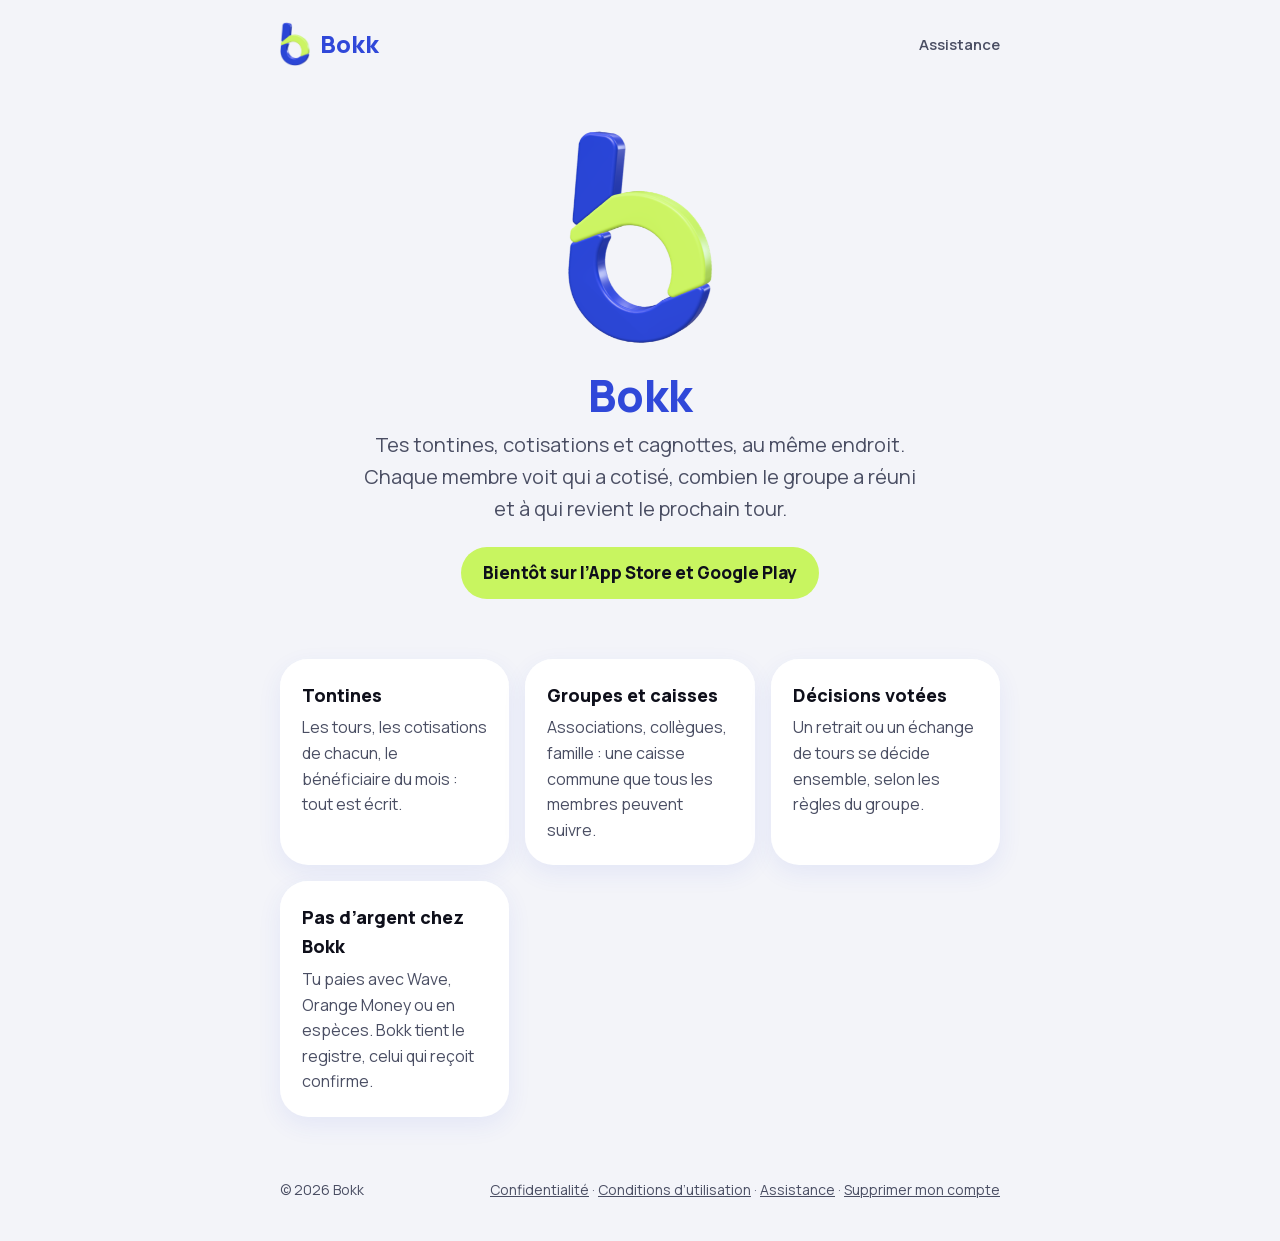
==== index.html @ 49feb105 "Site de Bokk : accueil, confidentialité, conditions, assistance, suppression de compte" ====
<!doctype html>
<html lang="fr">
<head>
<meta charset="utf-8">
<meta name="viewport" content="width=device-width, initial-scale=1">
<title>Bokk : tontines, cotisations et cagnottes</title>
<meta name="description" content="Bokk tient le registre de vos tontines, cotisations et cagnottes de groupe, au Sénégal.">
<link rel="icon" type="image/png" href="assets/favicon.png">
<link rel="stylesheet" href="assets/style.css">
</head>
<body>
<header class="haut"><div class="page">
  <a class="marque" href="./"><img src="assets/bokk-b.png" alt="">Bokk</a>
  <nav class="liens"><a href="assistance/">Assistance</a></nav>
</div></header>
<main class="page">
<section class="hero">
  <img src="assets/bokk-b.png" alt="Logo de Bokk">
  <h1>Bokk</h1>
  <p>Tes tontines, cotisations et cagnottes, au même endroit. Chaque membre voit qui a cotisé, combien le groupe a réuni et à qui revient le prochain tour.</p>
  <span class="pastille">Bientôt sur l’App Store et Google Play</span>
</section>
<section class="cartes">
  <div class="carte"><h3>Tontines</h3><p>Les tours, les cotisations de chacun, le bénéficiaire du mois : tout est écrit.</p></div>
  <div class="carte"><h3>Groupes et caisses</h3><p>Associations, collègues, famille : une caisse commune que tous les membres peuvent suivre.</p></div>
  <div class="carte"><h3>Décisions votées</h3><p>Un retrait ou un échange de tours se décide ensemble, selon les règles du groupe.</p></div>
  <div class="carte"><h3>Pas d’argent chez Bokk</h3><p>Tu paies avec Wave, Orange Money ou en espèces. Bokk tient le registre, celui qui reçoit confirme.</p></div>
</section>

</main>
<footer class="bas"><div class="page">
  <span>© 2026 Bokk</span>
  <span><a href="confidentialite/">Confidentialité</a> · <a href="conditions/">Conditions d’utilisation</a> · <a href="assistance/">Assistance</a> · <a href="supprimer-mon-compte/">Supprimer mon compte</a></span>
</div></footer>
</body>
</html>
---- assets/style.css ----
/* Bokk : les couleurs et la police de l'appli (design lisse). */
@font-face { font-family: "Manrope"; src: url("Manrope-Regular.ttf") format("truetype"); font-weight: 400; font-display: swap; }
@font-face { font-family: "Manrope"; src: url("Manrope-SemiBold.ttf") format("truetype"); font-weight: 600; font-display: swap; }
@font-face { font-family: "Manrope"; src: url("Manrope-ExtraBold.ttf") format("truetype"); font-weight: 800; font-display: swap; }

:root {
  --bleu: #3048D9;
  --citron: #C8F560;
  --nuit: #0E0F1A;
  --fond: #F3F4F9;
  --carte: #FFFFFF;
  --texte: #0E0F1A;
  --texte2: #4A4E63;
  --bord: rgba(14, 15, 26, 0.08);
}

* { box-sizing: border-box; }
html { -webkit-text-size-adjust: 100%; }
body {
  margin: 0;
  background: var(--fond);
  color: var(--texte);
  font-family: "Manrope", -apple-system, "Segoe UI", Roboto, sans-serif;
  font-size: 17px;
  line-height: 1.6;
}
a { color: var(--bleu); }
.page { max-width: 760px; margin: 0 auto; padding: 0 20px; }

header.haut { padding: 22px 0; }
header.haut .page { display: flex; align-items: center; justify-content: space-between; gap: 16px; }
.marque { display: flex; align-items: center; gap: 10px; text-decoration: none; color: var(--bleu); font-weight: 800; font-size: 24px; }
.marque img { width: 30px; height: auto; }
nav.liens a { color: var(--texte2); text-decoration: none; font-weight: 600; font-size: 15px; margin-left: 18px; }
nav.liens a:hover { color: var(--bleu); }

.hero { text-align: center; padding: 40px 0 24px; }
.hero img { width: 150px; height: auto; }
.hero h1 { font-size: 44px; line-height: 1.1; margin: 18px 0 10px; color: var(--bleu); font-weight: 800; }
.hero p { font-size: 20px; color: var(--texte2); margin: 0 auto; max-width: 560px; }
.pastille { display: inline-block; margin-top: 22px; background: var(--citron); color: var(--nuit); font-weight: 800; padding: 12px 22px; border-radius: 999px; }

.cartes { display: grid; grid-template-columns: repeat(auto-fit, minmax(210px, 1fr)); gap: 16px; margin: 36px 0; }
.carte { background: var(--carte); border-radius: 28px; padding: 22px; box-shadow: 0 1px 0 rgba(255,255,255,.8) inset, 0 8px 24px rgba(48, 72, 217, 0.08); }
.carte h3 { margin: 0 0 6px; font-size: 18px; font-weight: 800; }
.carte p { margin: 0; color: var(--texte2); font-size: 16px; }

.texte { background: var(--carte); border-radius: 28px; padding: 28px 26px; margin: 8px 0 32px; box-shadow: 0 8px 24px rgba(48, 72, 217, 0.06); }
.texte h1 { font-size: 32px; line-height: 1.2; margin: 0 0 6px; font-weight: 800; }
.texte h2 { font-size: 21px; margin: 30px 0 8px; font-weight: 800; }
.texte .date { color: var(--texte2); font-size: 15px; margin: 0 0 18px; }
.texte ul { padding-left: 22px; }
.texte li { margin: 4px 0; }
.encart { background: #E8ECFF; color: #22349E; border-radius: 22px; padding: 16px 18px; margin: 18px 0; }
.encart.provisoire { background: #FFF4D6; color: #6B4A00; }

footer.bas { padding: 26px 0 40px; color: var(--texte2); font-size: 14px; }
footer.bas .page { display: flex; flex-wrap: wrap; gap: 8px 18px; justify-content: space-between; }
footer.bas a { color: var(--texte2); }

@media (max-width: 560px) {
  body { font-size: 16px; }
  .hero h1 { font-size: 34px; }
  nav.liens a { margin-left: 12px; font-size: 14px; }
  .texte { padding: 22px 18px; }
  .texte h1 { font-size: 26px; }
}
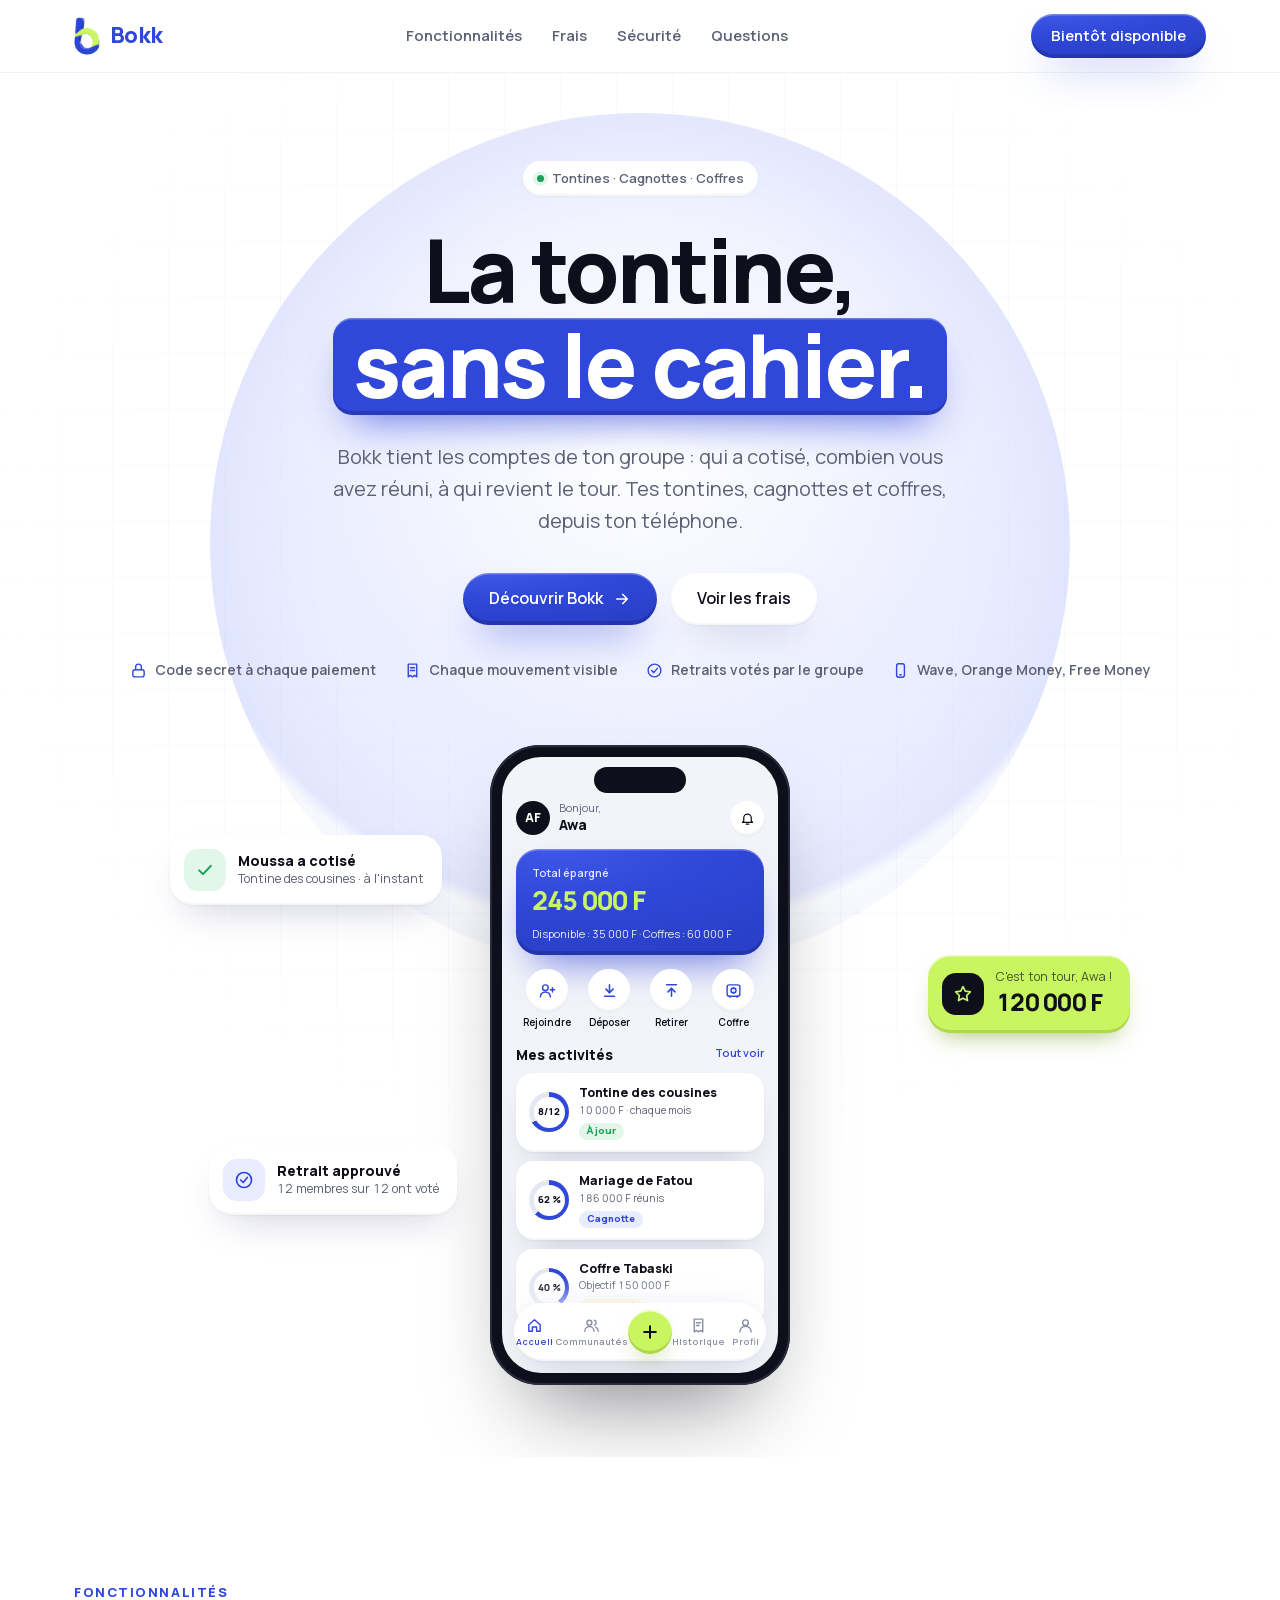
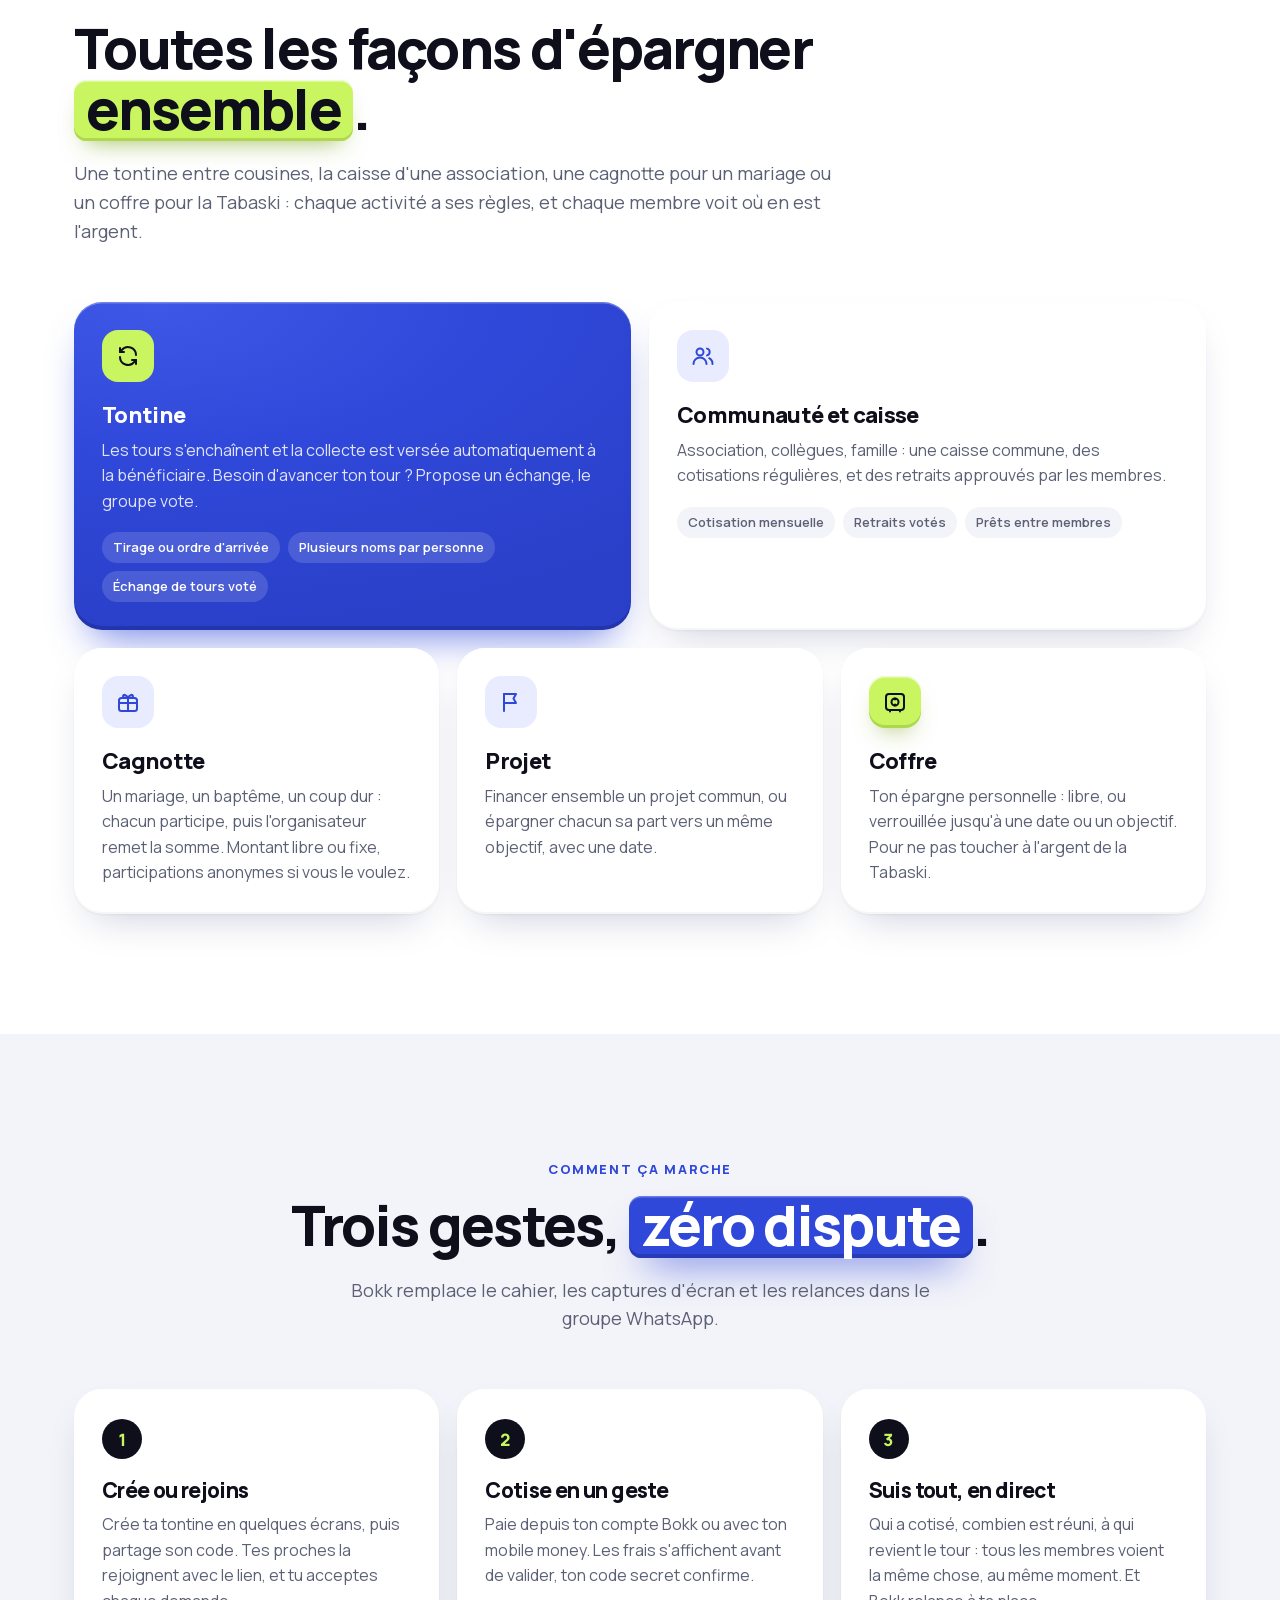
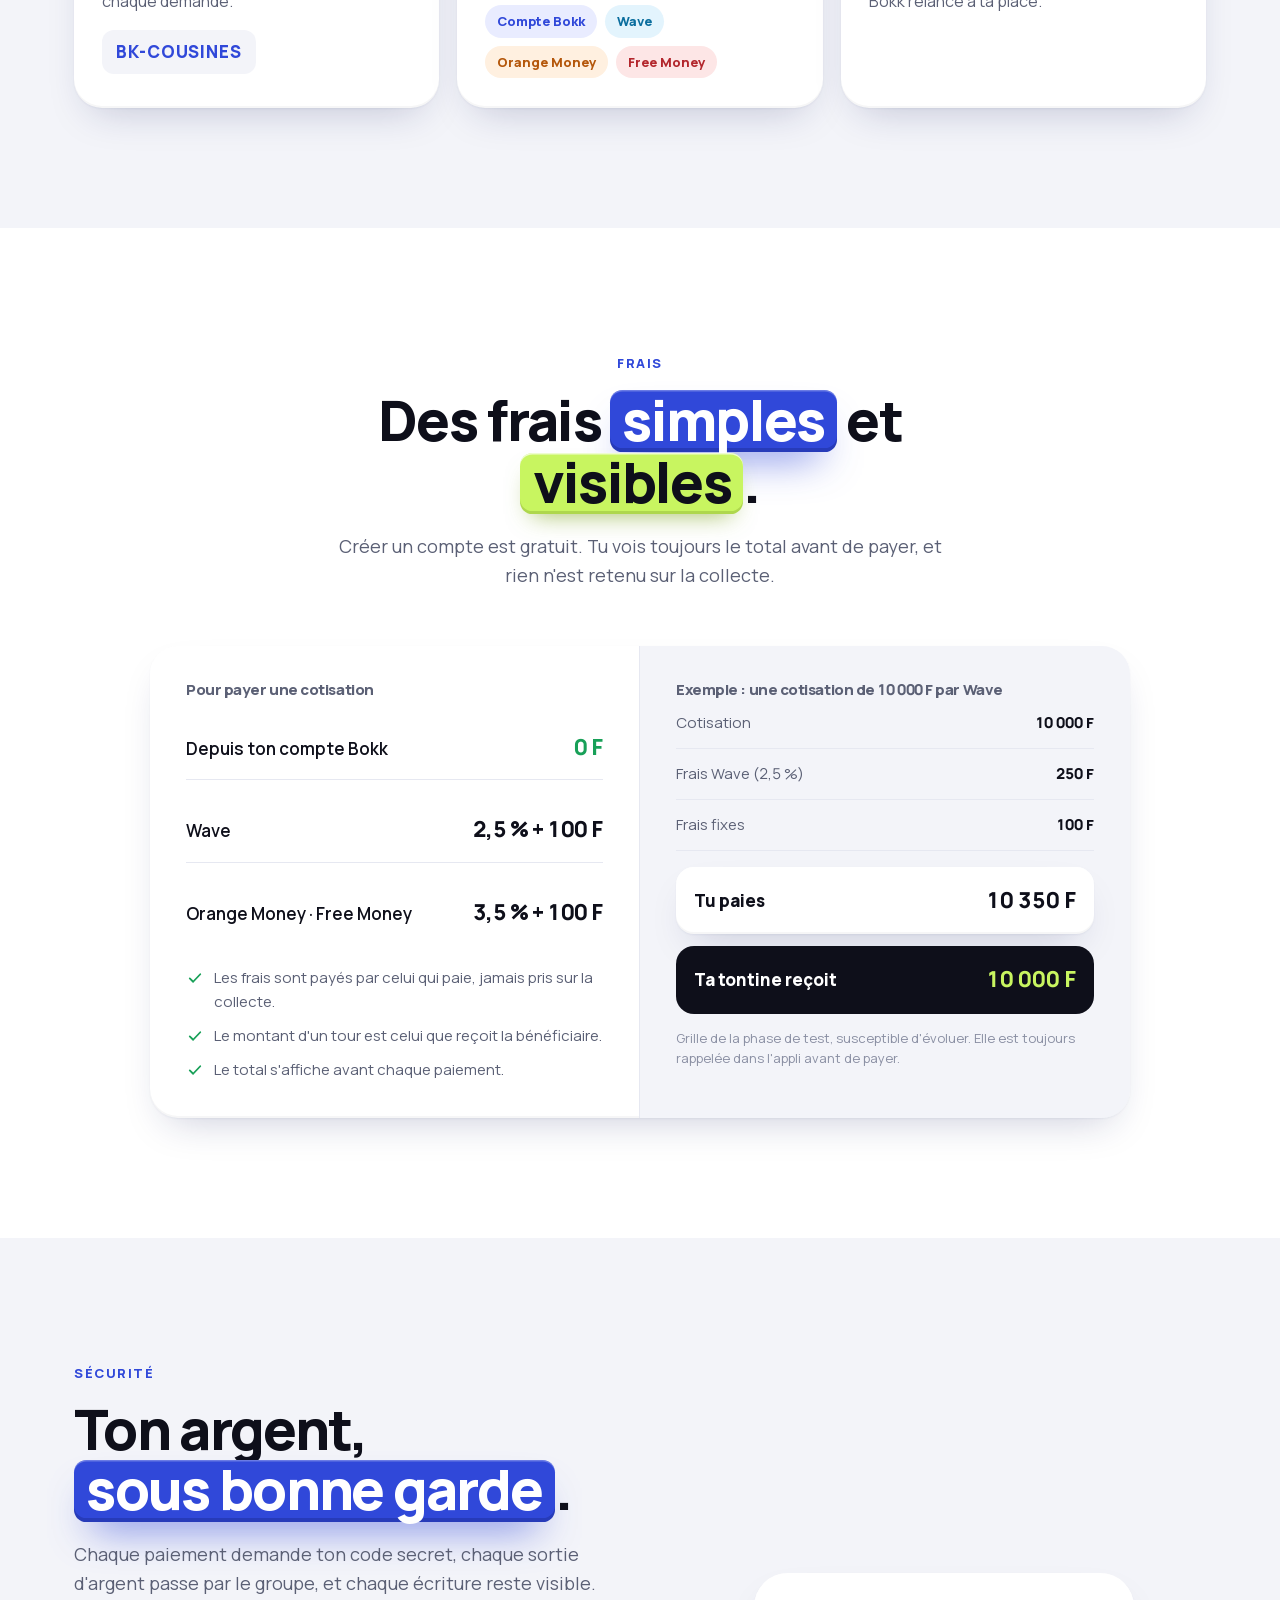
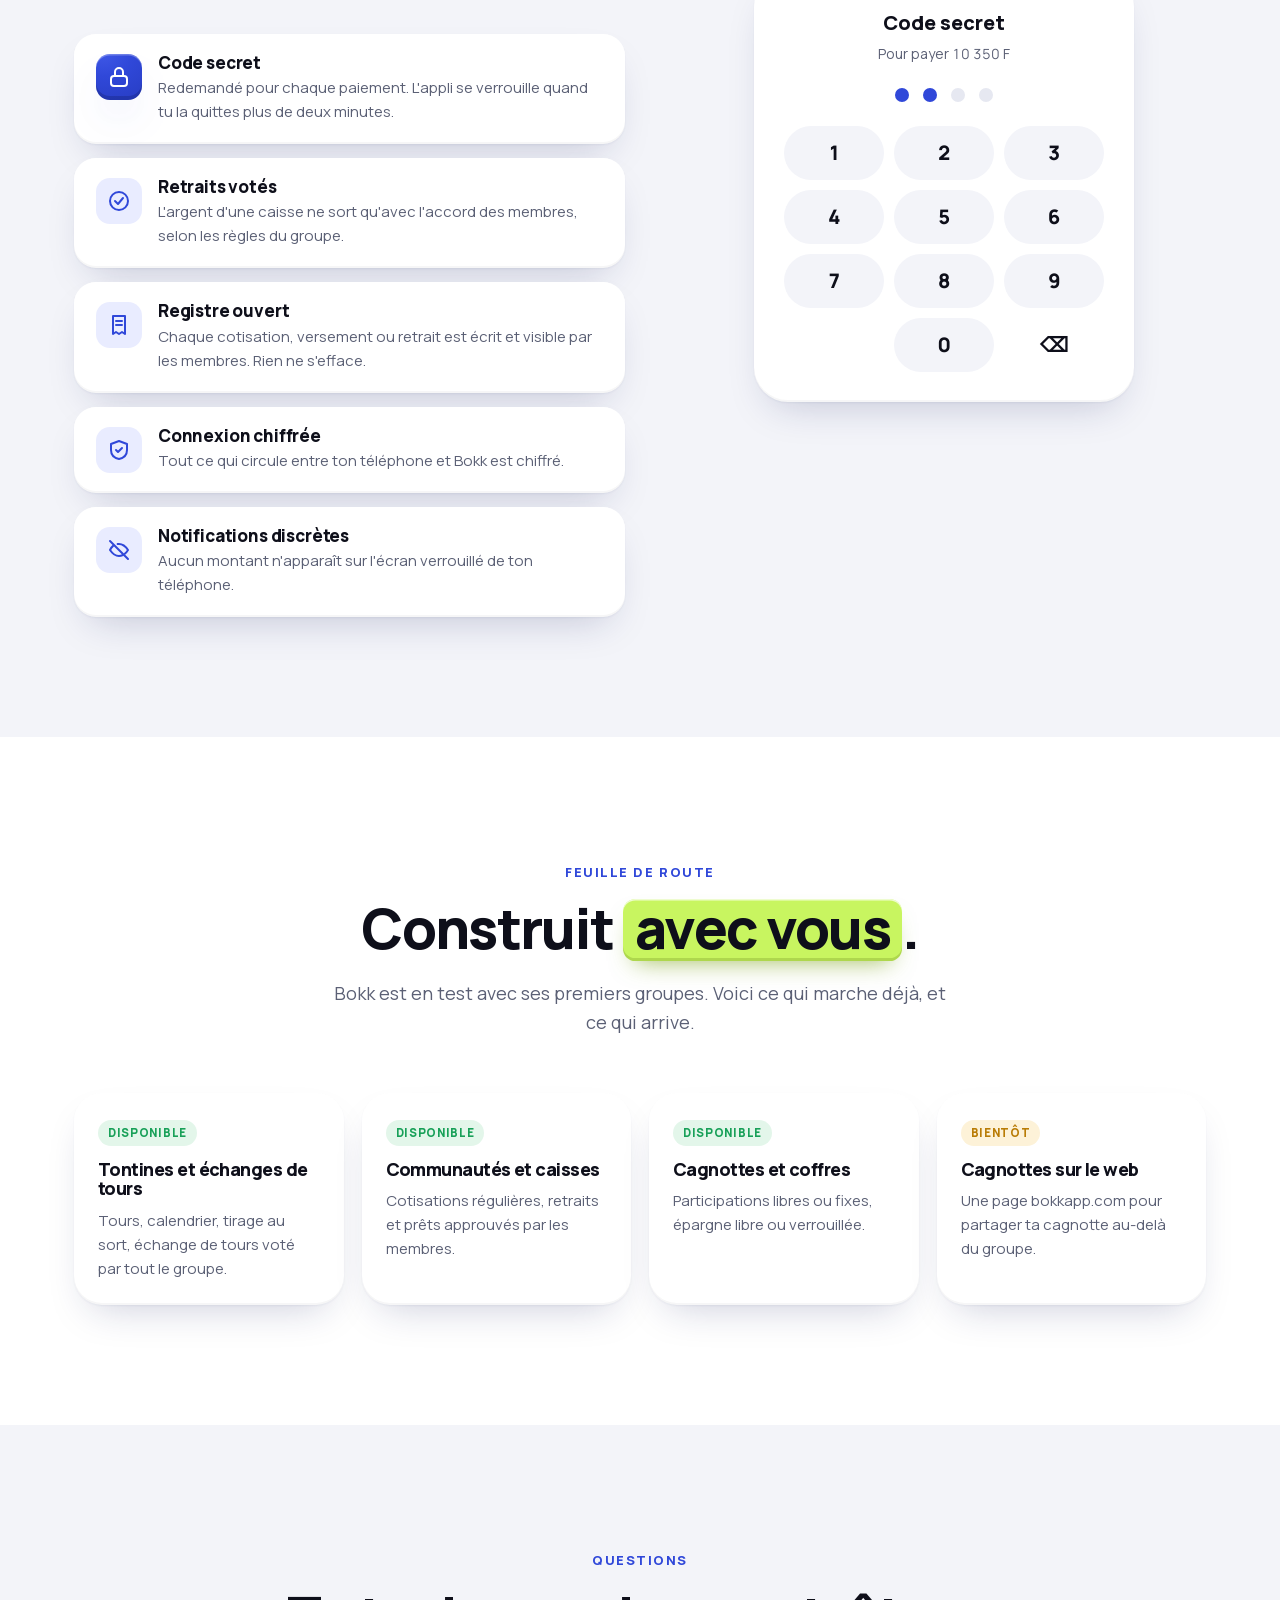
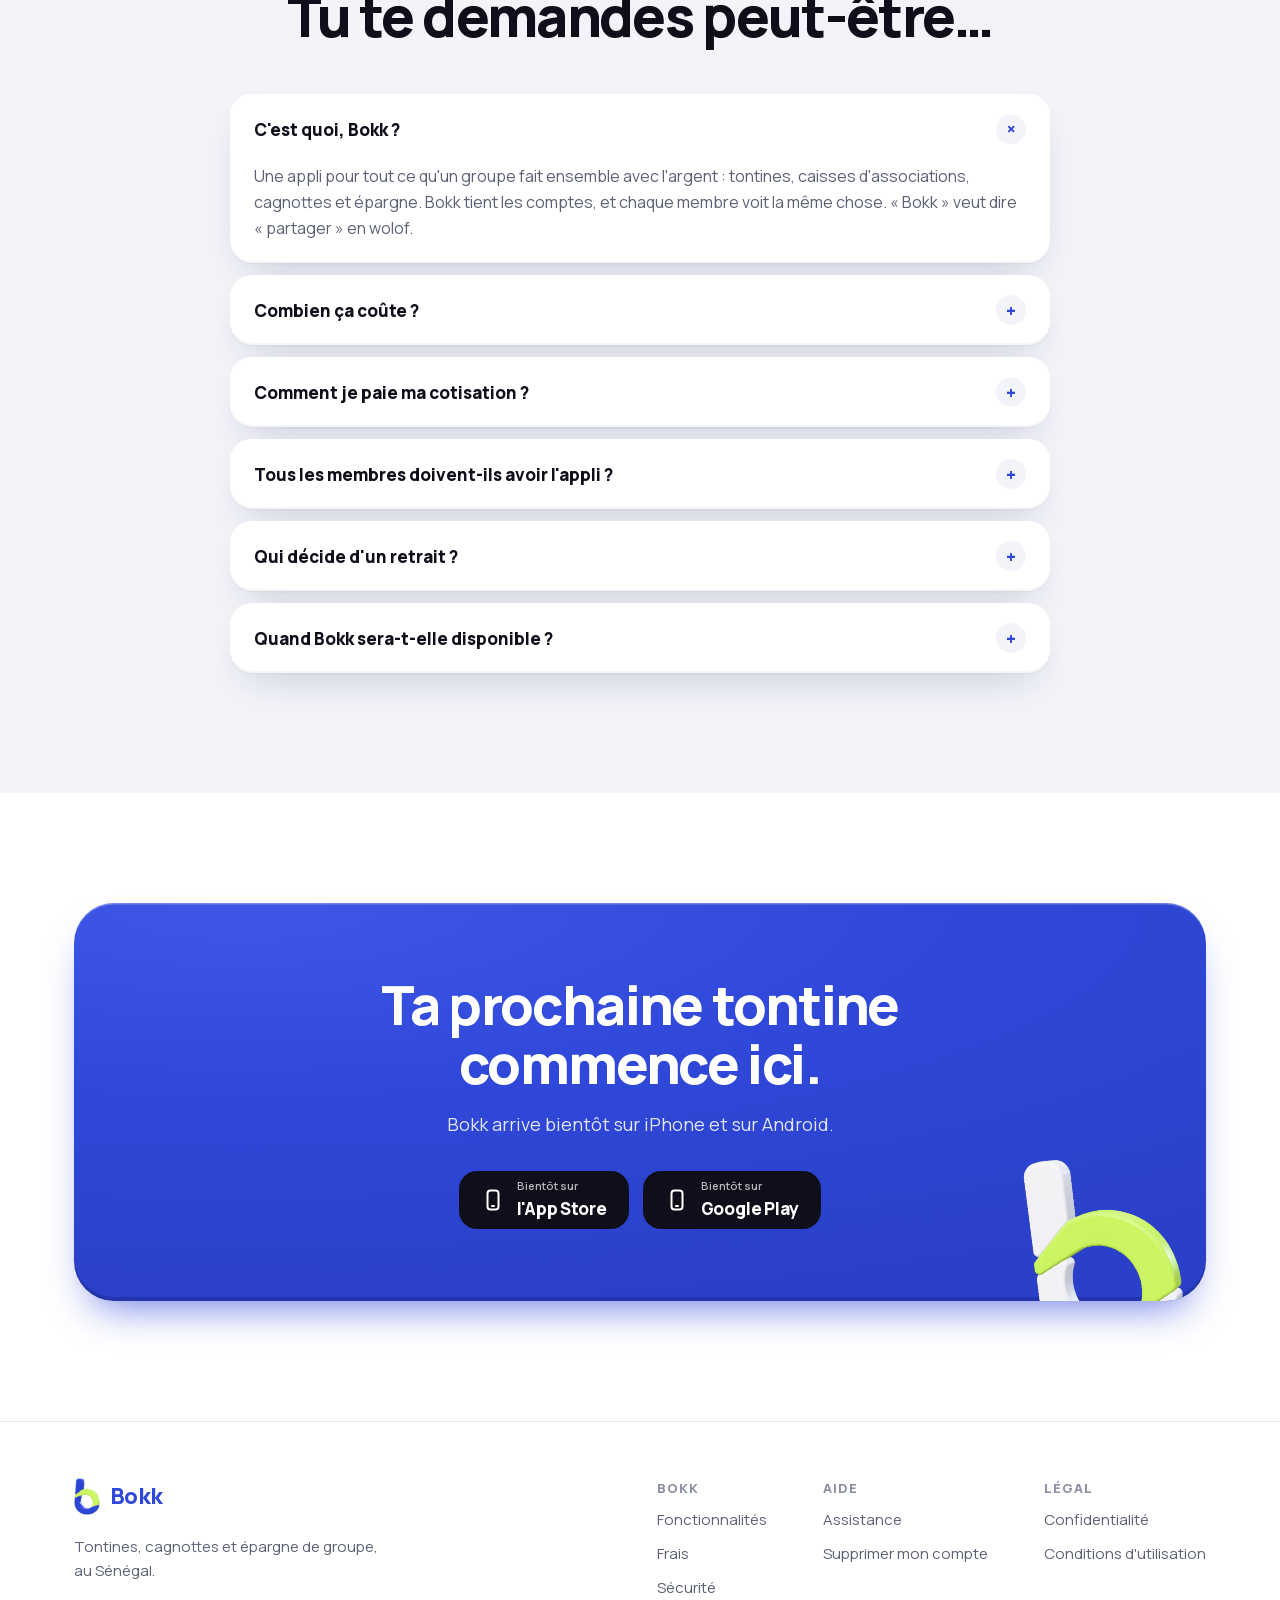
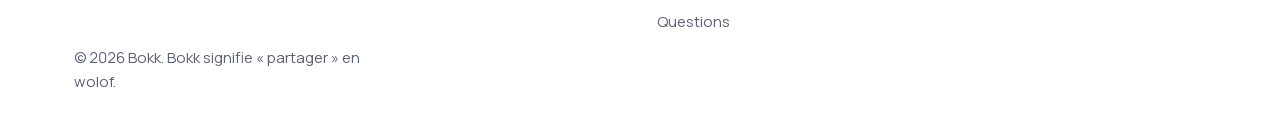
==== commit d7124136: "Nouvelle page d'accueil de Bokk Accroche « La tontine, sans le cahier », aperçu de l'appli, fonction" ====
--- a/index.html
+++ b/index.html
@@ -3,34 +3,378 @@
 <head>
 <meta charset="utf-8">
 <meta name="viewport" content="width=device-width, initial-scale=1">
-<title>Bokk : tontines, cotisations et cagnottes</title>
-<meta name="description" content="Bokk tient le registre de vos tontines, cotisations et cagnottes de groupe, au Sénégal.">
+<title>Bokk : la tontine, sans le cahier</title>
+<meta name="description" content="Bokk tient les comptes de ton groupe : tontines, caisses d'associations, cagnottes et coffres d'épargne, depuis ton téléphone. Au Sénégal.">
+<meta name="theme-color" content="#3048D9">
+<meta property="og:title" content="Bokk : la tontine, sans le cahier">
+<meta property="og:description" content="Qui a cotisé, combien le groupe a réuni, à qui revient le tour : tout est dans Bokk.">
+<meta property="og:type" content="website">
+<meta property="og:url" content="https://bokkapp.com/">
 <link rel="icon" type="image/png" href="assets/favicon.png">
-<link rel="stylesheet" href="assets/style.css">
+<link rel="preload" href="assets/Manrope-ExtraBold.ttf" as="font" type="font/ttf" crossorigin>
+<link rel="stylesheet" href="assets/accueil.css">
 </head>
 <body>
-<header class="haut"><div class="page">
-  <a class="marque" href="./"><img src="assets/bokk-b.png" alt="">Bokk</a>
-  <nav class="liens"><a href="assistance/">Assistance</a></nav>
-</div></header>
-<main class="page">
-<section class="hero">
-  <img src="assets/bokk-b.png" alt="Logo de Bokk">
-  <h1>Bokk</h1>
-  <p>Tes tontines, cotisations et cagnottes, au même endroit. Chaque membre voit qui a cotisé, combien le groupe a réuni et à qui revient le prochain tour.</p>
-  <span class="pastille">Bientôt sur l’App Store et Google Play</span>
-</section>
-<section class="cartes">
-  <div class="carte"><h3>Tontines</h3><p>Les tours, les cotisations de chacun, le bénéficiaire du mois : tout est écrit.</p></div>
-  <div class="carte"><h3>Groupes et caisses</h3><p>Associations, collègues, famille : une caisse commune que tous les membres peuvent suivre.</p></div>
-  <div class="carte"><h3>Décisions votées</h3><p>Un retrait ou un échange de tours se décide ensemble, selon les règles du groupe.</p></div>
-  <div class="carte"><h3>Pas d’argent chez Bokk</h3><p>Tu paies avec Wave, Orange Money ou en espèces. Bokk tient le registre, celui qui reçoit confirme.</p></div>
-</section>
+
+<!-- Icônes (traits arrondis, couleur du texte) -->
+<svg width="0" height="0" style="position:absolute" aria-hidden="true">
+  <defs>
+    <symbol id="i-cadenas" viewBox="0 0 24 24" fill="none" stroke="currentColor" stroke-width="2" stroke-linecap="round" stroke-linejoin="round"><rect x="4" y="11" width="16" height="10" rx="3"/><path d="M8 11V7a4 4 0 0 1 8 0v4"/></symbol>
+    <symbol id="i-registre" viewBox="0 0 24 24" fill="none" stroke="currentColor" stroke-width="2" stroke-linecap="round" stroke-linejoin="round"><path d="M6 3h12v18l-3-2-3 2-3-2-3 2z"/><path d="M9 8h6M9 12h6"/></symbol>
+    <symbol id="i-vote" viewBox="0 0 24 24" fill="none" stroke="currentColor" stroke-width="2" stroke-linecap="round" stroke-linejoin="round"><circle cx="12" cy="12" r="9"/><path d="m8 12 3 3 5-6"/></symbol>
+    <symbol id="i-telephone" viewBox="0 0 24 24" fill="none" stroke="currentColor" stroke-width="2" stroke-linecap="round" stroke-linejoin="round"><rect x="6.5" y="2.5" width="11" height="19" rx="3"/><path d="M11 18h2"/></symbol>
+    <symbol id="i-tour" viewBox="0 0 24 24" fill="none" stroke="currentColor" stroke-width="2" stroke-linecap="round" stroke-linejoin="round"><path d="M20 11a8 8 0 0 0-14.3-4.9L4 8"/><path d="M4 4v4h4"/><path d="M4 13a8 8 0 0 0 14.3 4.9L20 16"/><path d="M20 20v-4h-4"/></symbol>
+    <symbol id="i-cadeau" viewBox="0 0 24 24" fill="none" stroke="currentColor" stroke-width="2" stroke-linecap="round" stroke-linejoin="round"><rect x="3" y="8" width="18" height="13" rx="2.5"/><path d="M12 8v13M3 13h18"/><path d="M12 8C10.5 4.5 7 4 7 6.2 7 8 10 8 12 8zM12 8c1.5-3.5 5-4 5-1.8C17 8 14 8 12 8z"/></symbol>
+    <symbol id="i-projet" viewBox="0 0 24 24" fill="none" stroke="currentColor" stroke-width="2" stroke-linecap="round" stroke-linejoin="round"><path d="M5 21V4"/><path d="M5 4h12l-2.5 4.5L17 13H5"/></symbol>
+    <symbol id="i-coffre" viewBox="0 0 24 24" fill="none" stroke="currentColor" stroke-width="2" stroke-linecap="round" stroke-linejoin="round"><rect x="3" y="4" width="18" height="16" rx="3"/><circle cx="12" cy="12" r="3.5"/><path d="M12 8.5v1M12 14.5v1M7 20v1.5M17 20v1.5"/></symbol>
+    <symbol id="i-groupe" viewBox="0 0 24 24" fill="none" stroke="currentColor" stroke-width="2" stroke-linecap="round" stroke-linejoin="round"><circle cx="9" cy="8" r="3.5"/><path d="M2.5 20a6.5 6.5 0 0 1 13 0"/><path d="M16 4.6a3.5 3.5 0 0 1 0 6.8"/><path d="M18.2 14.2A6.5 6.5 0 0 1 21.5 20"/></symbol>
+    <symbol id="i-cloche" viewBox="0 0 24 24" fill="none" stroke="currentColor" stroke-width="2" stroke-linecap="round" stroke-linejoin="round"><path d="M6 16v-5a6 6 0 0 1 12 0v5l2 2H4z"/><path d="M10 21h4"/></symbol>
+    <symbol id="i-plus" viewBox="0 0 24 24" fill="none" stroke="currentColor" stroke-width="2.4" stroke-linecap="round"><path d="M12 5v14M5 12h14"/></symbol>
+    <symbol id="i-maison" viewBox="0 0 24 24" fill="none" stroke="currentColor" stroke-width="2" stroke-linecap="round" stroke-linejoin="round"><path d="M4 11 12 4l8 7v9h-5v-6H9v6H4z"/></symbol>
+    <symbol id="i-recu" viewBox="0 0 24 24" fill="none" stroke="currentColor" stroke-width="2" stroke-linecap="round" stroke-linejoin="round"><path d="M6 3h12v18l-3-2-3 2-3-2-3 2z"/><path d="M9 8h6M9 12h4"/></symbol>
+    <symbol id="i-moi" viewBox="0 0 24 24" fill="none" stroke="currentColor" stroke-width="2" stroke-linecap="round" stroke-linejoin="round"><circle cx="12" cy="8" r="4"/><path d="M4 21a8 8 0 0 1 16 0"/></symbol>
+    <symbol id="i-rejoindre" viewBox="0 0 24 24" fill="none" stroke="currentColor" stroke-width="2" stroke-linecap="round" stroke-linejoin="round"><circle cx="9" cy="8" r="4"/><path d="M2 21a7 7 0 0 1 14 0"/><path d="M19 8v6M16 11h6"/></symbol>
+    <symbol id="i-deposer" viewBox="0 0 24 24" fill="none" stroke="currentColor" stroke-width="2.2" stroke-linecap="round" stroke-linejoin="round"><path d="M12 4v11"/><path d="m7 10 5 5 5-5"/><path d="M5 20h14"/></symbol>
+    <symbol id="i-retirer" viewBox="0 0 24 24" fill="none" stroke="currentColor" stroke-width="2.2" stroke-linecap="round" stroke-linejoin="round"><path d="M12 20V9"/><path d="m7 14 5-5 5 5"/><path d="M5 4h14"/></symbol>
+    <symbol id="i-bouclier" viewBox="0 0 24 24" fill="none" stroke="currentColor" stroke-width="2" stroke-linecap="round" stroke-linejoin="round"><path d="M12 3 4 6v6c0 5 3.5 8 8 9 4.5-1 8-4 8-9V6z"/><path d="m9 12 2 2 4-4"/></symbol>
+    <symbol id="i-discret" viewBox="0 0 24 24" fill="none" stroke="currentColor" stroke-width="2" stroke-linecap="round" stroke-linejoin="round"><path d="m3 3 18 18"/><path d="M10.6 6.1c.5-.1.9-.1 1.4-.1 5 0 9 6 9 6a16 16 0 0 1-3.2 3.8M6.1 7.9C4.1 9.5 3 12 3 12s4 6 9 6c1.4 0 2.7-.4 3.9-1"/></symbol>
+    <symbol id="i-coche" viewBox="0 0 24 24" fill="none" stroke="currentColor" stroke-width="2.4" stroke-linecap="round" stroke-linejoin="round"><path d="m5 12.5 4.5 4.5L19 7"/></symbol>
+    <symbol id="i-fleche" viewBox="0 0 24 24" fill="none" stroke="currentColor" stroke-width="2.2" stroke-linecap="round" stroke-linejoin="round"><path d="M5 12h14M13 6l6 6-6 6"/></symbol>
+    <symbol id="i-etoile" viewBox="0 0 24 24" fill="none" stroke="currentColor" stroke-width="2" stroke-linejoin="round"><path d="m12 3 2.7 5.6 6.1.9-4.4 4.3 1 6.1L12 17l-5.4 2.9 1-6.1-4.4-4.3 6.1-.9z"/></symbol>
+  </defs>
+</svg>
+
+<header class="entete">
+  <div class="conteneur">
+    <a class="logo" href="./" aria-label="Bokk, accueil"><img src="assets/b-3d.png" alt="" width="26" height="38">Bokk</a>
+    <nav class="menu" aria-label="Menu principal">
+      <a href="#fonctionnalites">Fonctionnalités</a>
+      <a href="#frais">Frais</a>
+      <a href="#securite">Sécurité</a>
+      <a href="#questions">Questions</a>
+    </nav>
+    <a class="bouton bouton-bleu" href="#telecharger">Bientôt disponible</a>
+  </div>
+</header>
+
+<main>
+
+  <section class="accroche">
+    <div class="sphere" aria-hidden="true"></div>
+    <div class="conteneur">
+      <span class="pastille"><span class="point"></span>Tontines · Cagnottes · Coffres</span>
+      <h1><span class="ligne">La tontine,</span> <span class="marque-bleu">sans le cahier.</span></h1>
+      <p class="sous-titre">Bokk tient les comptes de ton groupe : qui a cotisé, combien vous avez réuni, à qui revient le tour. Tes tontines, cagnottes et coffres, depuis ton téléphone.</p>
+      <div class="actions">
+        <a class="bouton bouton-bleu" href="#fonctionnalites">Découvrir Bokk <svg aria-hidden="true"><use href="#i-fleche"/></svg></a>
+        <a class="bouton bouton-blanc" href="#frais">Voir les frais</a>
+      </div>
+      <div class="confiance">
+        <span><svg aria-hidden="true"><use href="#i-cadenas"/></svg>Code secret à chaque paiement</span>
+        <span><svg aria-hidden="true"><use href="#i-registre"/></svg>Chaque mouvement visible</span>
+        <span><svg aria-hidden="true"><use href="#i-vote"/></svg>Retraits votés par le groupe</span>
+        <span><svg aria-hidden="true"><use href="#i-telephone"/></svg>Wave, Orange Money, Free Money</span>
+      </div>
+
+      <div class="scene" aria-label="Aperçu de l'appli Bokk">
+        <div class="telephone">
+          <div class="ecran">
+            <div class="app-haut">
+              <div class="app-qui">
+                <span class="avatar">AF</span>
+                <span><small>Bonjour,</small><strong>Awa</strong></span>
+              </div>
+              <span class="cloche"><svg aria-hidden="true"><use href="#i-cloche"/></svg></span>
+            </div>
+            <div class="app-solde">
+              <small>Total épargné</small>
+              <span class="montant">245 000 F</span>
+              <div class="dispo">Disponible : 35 000 F · Coffres : 60 000 F</div>
+            </div>
+            <div class="app-raccourcis">
+              <span><i><svg aria-hidden="true"><use href="#i-rejoindre"/></svg></i>Rejoindre</span>
+              <span><i><svg aria-hidden="true"><use href="#i-deposer"/></svg></i>Déposer</span>
+              <span><i><svg aria-hidden="true"><use href="#i-retirer"/></svg></i>Retirer</span>
+              <span><i><svg aria-hidden="true"><use href="#i-coffre"/></svg></i>Coffre</span>
+            </div>
+            <div class="app-titre">Mes activités <a>Tout voir</a></div>
+            <div class="app-carte">
+              <span class="anneau" style="--p:66"><span>8/12</span></span>
+              <span class="texte"><strong>Tontine des cousines</strong><small>10 000 F · chaque mois</small><br><span class="puce puce-vert">À jour</span></span>
+            </div>
+            <div class="app-carte">
+              <span class="anneau" style="--p:62"><span>62 %</span></span>
+              <span class="texte"><strong>Mariage de Fatou</strong><small>186 000 F réunis</small><br><span class="puce puce-bleu">Cagnotte</span></span>
+            </div>
+            <div class="app-carte">
+              <span class="anneau" style="--p:40"><span>40 %</span></span>
+              <span class="texte"><strong>Coffre Tabaski</strong><small>Objectif 150 000 F</small><br><span class="puce puce-ambre">Verrouillé</span></span>
+            </div>
+            <div class="app-barre" aria-hidden="true">
+              <span class="actif"><svg><use href="#i-maison"/></svg>Accueil</span>
+              <span><svg><use href="#i-groupe"/></svg>Communautés</span>
+              <span><span class="plus"><svg><use href="#i-plus"/></svg></span></span>
+              <span><svg><use href="#i-recu"/></svg>Historique</span>
+              <span><svg><use href="#i-moi"/></svg>Profil</span>
+            </div>
+          </div>
+        </div>
+
+        <div class="flottante f1">
+          <span class="icone"><svg aria-hidden="true"><use href="#i-coche"/></svg></span>
+          <span><strong>Moussa a cotisé</strong><small>Tontine des cousines · à l'instant</small></span>
+        </div>
+        <div class="flottante f2">
+          <span class="icone"><svg aria-hidden="true"><use href="#i-etoile"/></svg></span>
+          <span><small>C'est ton tour, Awa !</small><span class="gros">120 000 F</span></span>
+        </div>
+        <div class="flottante f3">
+          <span class="icone"><svg aria-hidden="true"><use href="#i-vote"/></svg></span>
+          <span><strong>Retrait approuvé</strong><small>12 membres sur 12 ont voté</small></span>
+        </div>
+      </div>
+    </div>
+  </section>
+
+  <section class="section" id="fonctionnalites">
+    <div class="conteneur">
+      <div class="entete-section">
+        <span class="surtitre">Fonctionnalités</span>
+        <h2>Toutes les façons d'épargner <span class="sans-coupure"><span class="marque-citron">ensemble</span>.</span></h2>
+        <p>Une tontine entre cousines, la caisse d'une association, une cagnotte pour un mariage ou un coffre pour la Tabaski : chaque activité a ses règles, et chaque membre voit où en est l'argent.</p>
+      </div>
+      <div class="grille">
+        <article class="carte carte-bleue large">
+          <span class="tuile tuile-citron"><svg aria-hidden="true"><use href="#i-tour"/></svg></span>
+          <h3>Tontine</h3>
+          <p>Les tours s'enchaînent et la collecte est versée automatiquement à la bénéficiaire. Besoin d'avancer ton tour ? Propose un échange, le groupe vote.</p>
+          <div class="details"><span>Tirage ou ordre d'arrivée</span><span>Plusieurs noms par personne</span><span>Échange de tours voté</span></div>
+        </article>
+        <article class="carte large">
+          <span class="tuile tuile-pale"><svg aria-hidden="true"><use href="#i-groupe"/></svg></span>
+          <h3>Communauté et caisse</h3>
+          <p>Association, collègues, famille : une caisse commune, des cotisations régulières, et des retraits approuvés par les membres.</p>
+          <div class="details"><span>Cotisation mensuelle</span><span>Retraits votés</span><span>Prêts entre membres</span></div>
+        </article>
+        <article class="carte tiers">
+          <span class="tuile tuile-pale"><svg aria-hidden="true"><use href="#i-cadeau"/></svg></span>
+          <h3>Cagnotte</h3>
+          <p>Un mariage, un baptême, un coup dur : chacun participe, puis l'organisateur remet la somme. Montant libre ou fixe, participations anonymes si vous le voulez.</p>
+        </article>
+        <article class="carte tiers">
+          <span class="tuile tuile-pale"><svg aria-hidden="true"><use href="#i-projet"/></svg></span>
+          <h3>Projet</h3>
+          <p>Financer ensemble un projet commun, ou épargner chacun sa part vers un même objectif, avec une date.</p>
+        </article>
+        <article class="carte tiers">
+          <span class="tuile tuile-citron"><svg aria-hidden="true"><use href="#i-coffre"/></svg></span>
+          <h3>Coffre</h3>
+          <p>Ton épargne personnelle : libre, ou verrouillée jusqu'à une date ou un objectif. Pour ne pas toucher à l'argent de la Tabaski.</p>
+        </article>
+      </div>
+    </div>
+  </section>
+
+  <section class="section section-grise">
+    <div class="conteneur">
+      <div class="entete-section centre">
+        <span class="surtitre">Comment ça marche</span>
+        <h2>Trois gestes, <span class="sans-coupure"><span class="marque-bleu">zéro dispute</span>.</span></h2>
+        <p>Bokk remplace le cahier, les captures d'écran et les relances dans le groupe WhatsApp.</p>
+      </div>
+      <div class="etapes">
+        <article class="etape">
+          <h3>Crée ou rejoins</h3>
+          <p>Crée ta tontine en quelques écrans, puis partage son code. Tes proches la rejoignent avec le lien, et tu acceptes chaque demande.</p>
+          <span class="code">BK-COUSINES</span>
+        </article>
+        <article class="etape">
+          <h3>Cotise en un geste</h3>
+          <p>Paie depuis ton compte Bokk ou avec ton mobile money. Les frais s'affichent avant de valider, ton code secret confirme.</p>
+          <div class="moyens"><span class="moyen-bokk">Compte Bokk</span><span class="moyen-wave">Wave</span><span class="moyen-om">Orange Money</span><span class="moyen-free">Free Money</span></div>
+        </article>
+        <article class="etape">
+          <h3>Suis tout, en direct</h3>
+          <p>Qui a cotisé, combien est réuni, à qui revient le tour : tous les membres voient la même chose, au même moment. Et Bokk relance à ta place.</p>
+        </article>
+      </div>
+    </div>
+  </section>
+
+  <section class="section" id="frais">
+    <div class="conteneur">
+      <div class="entete-section centre">
+        <span class="surtitre">Frais</span>
+        <h2>Des frais <span class="marque-bleu">simples</span> et <span class="sans-coupure"><span class="marque-citron">visibles</span>.</span></h2>
+        <p>Créer un compte est gratuit. Tu vois toujours le total avant de payer, et rien n'est retenu sur la collecte.</p>
+      </div>
+      <div class="frais">
+        <div class="gauche">
+          <h3>Pour payer une cotisation</h3>
+          <div class="tarif"><span>Depuis ton compte Bokk</span><strong class="zero">0 F</strong></div>
+          <div class="tarif"><span>Wave</span><strong>2,5 % + 100 F</strong></div>
+          <div class="tarif"><span>Orange Money · Free Money</span><strong>3,5 % + 100 F</strong></div>
+          <ul class="coches">
+            <li><svg aria-hidden="true"><use href="#i-coche"/></svg>Les frais sont payés par celui qui paie, jamais pris sur la collecte.</li>
+            <li><svg aria-hidden="true"><use href="#i-coche"/></svg>Le montant d'un tour est celui que reçoit la bénéficiaire.</li>
+            <li><svg aria-hidden="true"><use href="#i-coche"/></svg>Le total s'affiche avant chaque paiement.</li>
+          </ul>
+        </div>
+        <div class="calcul">
+          <h3>Exemple : une cotisation de 10 000 F par Wave</h3>
+          <div class="ligne-calcul"><span>Cotisation</span><strong>10 000 F</strong></div>
+          <div class="ligne-calcul"><span>Frais Wave (2,5 %)</span><strong>250 F</strong></div>
+          <div class="ligne-calcul"><span>Frais fixes</span><strong>100 F</strong></div>
+          <div class="total"><span>Tu paies</span><strong>10 350 F</strong></div>
+          <div class="recu"><span>Ta tontine reçoit</span><strong>10 000 F</strong></div>
+          <p class="note">Grille de la phase de test, susceptible d'évoluer. Elle est toujours rappelée dans l'appli avant de payer.</p>
+        </div>
+      </div>
+    </div>
+  </section>
+
+  <section class="section section-grise" id="securite">
+    <div class="conteneur securite">
+      <div>
+        <div class="entete-section">
+          <span class="surtitre">Sécurité</span>
+          <h2>Ton argent, <span class="sans-coupure"><span class="marque-bleu">sous bonne garde</span>.</span></h2>
+          <p>Chaque paiement demande ton code secret, chaque sortie d'argent passe par le groupe, et chaque écriture reste visible.</p>
+        </div>
+        <div class="liste-securite" style="margin-top:36px">
+          <div class="point-securite">
+            <span class="tuile tuile-bleu"><svg aria-hidden="true"><use href="#i-cadenas"/></svg></span>
+            <div><h3>Code secret</h3><p>Redemandé pour chaque paiement. L'appli se verrouille quand tu la quittes plus de deux minutes.</p></div>
+          </div>
+          <div class="point-securite">
+            <span class="tuile tuile-pale"><svg aria-hidden="true"><use href="#i-vote"/></svg></span>
+            <div><h3>Retraits votés</h3><p>L'argent d'une caisse ne sort qu'avec l'accord des membres, selon les règles du groupe.</p></div>
+          </div>
+          <div class="point-securite">
+            <span class="tuile tuile-pale"><svg aria-hidden="true"><use href="#i-registre"/></svg></span>
+            <div><h3>Registre ouvert</h3><p>Chaque cotisation, versement ou retrait est écrit et visible par les membres. Rien ne s'efface.</p></div>
+          </div>
+          <div class="point-securite">
+            <span class="tuile tuile-pale"><svg aria-hidden="true"><use href="#i-bouclier"/></svg></span>
+            <div><h3>Connexion chiffrée</h3><p>Tout ce qui circule entre ton téléphone et Bokk est chiffré.</p></div>
+          </div>
+          <div class="point-securite">
+            <span class="tuile tuile-pale"><svg aria-hidden="true"><use href="#i-discret"/></svg></span>
+            <div><h3>Notifications discrètes</h3><p>Aucun montant n'apparaît sur l'écran verrouillé de ton téléphone.</p></div>
+          </div>
+        </div>
+      </div>
+      <div class="clavier" aria-hidden="true">
+        <div class="question">Code secret</div>
+        <small>Pour payer 10 350 F</small>
+        <div class="points-code"><i class="plein"></i><i class="plein"></i><i></i><i></i></div>
+        <div class="touches">
+          <span>1</span><span>2</span><span>3</span>
+          <span>4</span><span>5</span><span>6</span>
+          <span>7</span><span>8</span><span>9</span>
+          <span class="vide"></span><span>0</span><span class="vide">⌫</span>
+        </div>
+      </div>
+    </div>
+  </section>
+
+  <section class="section">
+    <div class="conteneur">
+      <div class="entete-section centre">
+        <span class="surtitre">Feuille de route</span>
+        <h2>Construit <span class="sans-coupure"><span class="marque-citron">avec vous</span>.</span></h2>
+        <p>Bokk est en test avec ses premiers groupes. Voici ce qui marche déjà, et ce qui arrive.</p>
+      </div>
+      <div class="route">
+        <article class="carte">
+          <span class="etat etat-dispo">Disponible</span>
+          <h3>Tontines et échanges de tours</h3>
+          <p>Tours, calendrier, tirage au sort, échange de tours voté par tout le groupe.</p>
+        </article>
+        <article class="carte">
+          <span class="etat etat-dispo">Disponible</span>
+          <h3>Communautés et caisses</h3>
+          <p>Cotisations régulières, retraits et prêts approuvés par les membres.</p>
+        </article>
+        <article class="carte">
+          <span class="etat etat-dispo">Disponible</span>
+          <h3>Cagnottes et coffres</h3>
+          <p>Participations libres ou fixes, épargne libre ou verrouillée.</p>
+        </article>
+        <article class="carte">
+          <span class="etat etat-bientot">Bientôt</span>
+          <h3>Cagnottes sur le web</h3>
+          <p>Une page bokkapp.com pour partager ta cagnotte au-delà du groupe.</p>
+        </article>
+      </div>
+    </div>
+  </section>
+
+  <section class="section section-grise" id="questions">
+    <div class="conteneur">
+      <div class="entete-section centre">
+        <span class="surtitre">Questions</span>
+        <h2>Tu te demandes peut-être…</h2>
+      </div>
+      <div class="questions">
+        <details open>
+          <summary>C'est quoi, Bokk ?</summary>
+          <p>Une appli pour tout ce qu'un groupe fait ensemble avec l'argent : tontines, caisses d'associations, cagnottes et épargne. Bokk tient les comptes, et chaque membre voit la même chose. « Bokk » veut dire « partager » en wolof.</p>
+        </details>
+        <details>
+          <summary>Combien ça coûte ?</summary>
+          <p>Créer un compte est gratuit. Payer depuis ton compte Bokk ne coûte rien. Seuls les paiements par Wave, Orange Money ou Free Money ont des frais, affichés avant que tu valides.</p>
+        </details>
+        <details>
+          <summary>Comment je paie ma cotisation ?</summary>
+          <p>Depuis ton compte Bokk, ou avec Wave, Orange Money ou Free Money. Tu peux aussi cotiser pour quelqu'un d'autre : c'est son échéance qui est réglée, et le reçu garde ton nom.</p>
+        </details>
+        <details>
+          <summary>Tous les membres doivent-ils avoir l'appli ?</summary>
+          <p>Oui : chacun rejoint la tontine avec son code ou son lien, puis l'organisateur accepte la demande. C'est ce qui permet à tout le monde de suivre les comptes et de voter.</p>
+        </details>
+        <details>
+          <summary>Qui décide d'un retrait ?</summary>
+          <p>Le groupe, selon ses règles : tous les membres, une partie d'entre eux, ou les personnes habilitées. Sans assez d'accords, l'argent ne sort pas.</p>
+        </details>
+        <details>
+          <summary>Quand Bokk sera-t-elle disponible ?</summary>
+          <p>Bokk est en test avec ses premiers groupes. Elle arrive bientôt sur l'App Store et sur Google Play.</p>
+        </details>
+      </div>
+    </div>
+  </section>
+
+  <section class="section final" id="telecharger">
+    <div class="conteneur">
+      <div class="bandeau">
+        <h2>Ta prochaine tontine commence ici.</h2>
+        <p>Bokk arrive bientôt sur iPhone et sur Android.</p>
+        <div class="actions">
+          <span class="magasin"><svg aria-hidden="true"><use href="#i-telephone"/></svg><span><small>Bientôt sur</small><strong>l'App Store</strong></span></span>
+          <span class="magasin"><svg aria-hidden="true"><use href="#i-telephone"/></svg><span><small>Bientôt sur</small><strong>Google Play</strong></span></span>
+        </div>
+        <img src="assets/b-3d-blanc.png" alt="" aria-hidden="true">
+      </div>
+    </div>
+  </section>
 
 </main>
-<footer class="bas"><div class="page">
-  <span>© 2026 Bokk</span>
-  <span><a href="confidentialite/">Confidentialité</a> · <a href="conditions/">Conditions d’utilisation</a> · <a href="assistance/">Assistance</a> · <a href="supprimer-mon-compte/">Supprimer mon compte</a></span>
-</div></footer>
+
+<footer class="pied">
+  <div class="conteneur">
+    <div>
+      <a class="logo" href="./"><img src="assets/b-3d.png" alt="" width="26" height="38">Bokk</a>
+      <p>Tontines, cagnottes et épargne de groupe, au Sénégal.</p>
+    </div>
+    <div class="liens-pied">
+      <div><strong>Bokk</strong><a href="#fonctionnalites">Fonctionnalités</a><a href="#frais">Frais</a><a href="#securite">Sécurité</a><a href="#questions">Questions</a></div>
+      <div><strong>Aide</strong><a href="assistance/">Assistance</a><a href="supprimer-mon-compte/">Supprimer mon compte</a></div>
+      <div><strong>Légal</strong><a href="confidentialite/">Confidentialité</a><a href="conditions/">Conditions d'utilisation</a></div>
+    </div>
+  </div>
+  <div class="conteneur"><p class="mention">© 2026 Bokk. Bokk signifie « partager » en wolof.</p></div>
+</footer>
+
 </body>
 </html>
--- a/assets/accueil.css
+++ b/assets/accueil.css
@@ -0,0 +1,381 @@
+/* Bokk, page d'accueil : design lisse de l'appli (Manrope, bleu royal, citron, reliefs doux). */
+@font-face { font-family: "Manrope"; src: url("Manrope-Regular.ttf") format("truetype"); font-weight: 400; font-display: swap; }
+@font-face { font-family: "Manrope"; src: url("Manrope-SemiBold.ttf") format("truetype"); font-weight: 600; font-display: swap; }
+@font-face { font-family: "Manrope"; src: url("Manrope-ExtraBold.ttf") format("truetype"); font-weight: 800; font-display: swap; }
+
+:root {
+  --bleu: #3048d9;
+  --bleu-clair: #3e57e6;
+  --bleu-fonce: #2a40c9;
+  --bleu-fond: #e9ecff;
+  --citron: #c8f560;
+  --nuit: #0e0f1a;
+  --fond: #f3f4f9;
+  --blanc: #ffffff;
+  --texte: #0e0f1a;
+  --texte-2: #5b6075;
+  --texte-3: #8a8fa3;
+  --trait: #e6e8f1;
+  --vert: #18a058;
+  --vert-fond: #e3f6ea;
+  --ambre: #b97c06;
+  --ambre-fond: #fdf2d8;
+  --r: 28px;
+  --r-petit: 18px;
+  --pilule: 999px;
+  --relief: inset 0 1.5px 0 rgba(255, 255, 255, 0.95), inset 0 -2px 0 rgba(14, 15, 26, 0.035),
+    0 1px 2px rgba(22, 32, 96, 0.05), 0 18px 40px -18px rgba(22, 32, 96, 0.25);
+  --relief-bleu: inset 0 1.5px 0 rgba(255, 255, 255, 0.28), inset 0 -4px 0 rgba(8, 14, 70, 0.22),
+    0 22px 40px -18px rgba(48, 72, 217, 0.75);
+  --relief-citron: inset 0 1.5px 0 rgba(255, 255, 255, 0.7), inset 0 -3px 0 rgba(70, 96, 0, 0.2),
+    0 12px 24px -12px rgba(120, 160, 20, 0.7);
+  --matiere-bleue: radial-gradient(130% 100% at 15% 0%, var(--bleu-clair) 0%, var(--bleu) 48%, var(--bleu-fonce) 100%);
+  --largeur: 1180px;
+}
+
+* { box-sizing: border-box; }
+html { -webkit-text-size-adjust: 100%; scroll-behavior: smooth; }
+body {
+  margin: 0;
+  background: var(--blanc);
+  color: var(--texte);
+  font-family: "Manrope", -apple-system, "Segoe UI", Roboto, sans-serif;
+  font-size: 17px;
+  line-height: 1.6;
+  font-variant-numeric: tabular-nums;
+  overflow-x: hidden;
+}
+img { max-width: 100%; display: block; }
+a { color: inherit; text-decoration: none; }
+h1, h2, h3 { margin: 0; letter-spacing: -0.03em; line-height: 1.08; }
+p { margin: 0; }
+.conteneur { max-width: var(--largeur); margin: 0 auto; padding: 0 24px; }
+.sans-coupure { white-space: nowrap; }
+.sr { position: absolute; width: 1px; height: 1px; overflow: hidden; clip: rect(0 0 0 0); }
+
+/* Mot surligné (bloc de couleur derrière le mot, comme un marqueur). */
+.marque-bleu, .marque-citron {
+  display: inline-block;
+  padding: 0.02em 0.22em 0.08em;
+  border-radius: 0.22em;
+  line-height: 1;
+}
+.marque-bleu { background: var(--bleu); color: var(--blanc); box-shadow: var(--relief-bleu); }
+.marque-citron { background: var(--citron); color: var(--nuit); box-shadow: var(--relief-citron); }
+
+/* Boutons */
+.bouton {
+  display: inline-flex; align-items: center; justify-content: center; gap: 10px;
+  min-height: 52px; padding: 0 26px; border-radius: var(--pilule);
+  font-weight: 600; font-size: 16px; white-space: nowrap;
+  transition: transform 0.15s ease, box-shadow 0.15s ease;
+}
+.bouton:hover { transform: translateY(-1px); }
+.bouton-bleu { background: var(--matiere-bleue); color: var(--blanc); box-shadow: var(--relief-bleu); }
+.bouton-citron { background: var(--citron); color: var(--nuit); box-shadow: var(--relief-citron); }
+.bouton-blanc { background: var(--blanc); color: var(--texte); box-shadow: var(--relief); }
+.bouton svg { width: 18px; height: 18px; }
+
+.pastille {
+  display: inline-flex; align-items: center; gap: 8px;
+  padding: 7px 14px; border-radius: var(--pilule);
+  background: var(--blanc); box-shadow: var(--relief);
+  font-size: 13px; font-weight: 600; color: var(--texte-2);
+}
+.pastille .point { width: 7px; height: 7px; border-radius: 50%; background: var(--vert); box-shadow: 0 0 0 4px var(--vert-fond); }
+
+/* En-tête */
+.entete {
+  position: sticky; top: 0; z-index: 50;
+  background: rgba(255, 255, 255, 0.82);
+  backdrop-filter: saturate(160%) blur(14px);
+  -webkit-backdrop-filter: saturate(160%) blur(14px);
+  border-bottom: 1px solid rgba(14, 15, 26, 0.05);
+}
+.entete .conteneur { display: flex; align-items: center; justify-content: space-between; height: 72px; }
+.logo { display: inline-flex; align-items: center; gap: 10px; font-weight: 800; font-size: 22px; letter-spacing: -0.03em; color: var(--bleu); }
+.logo img { width: 26px; height: auto; }
+.menu { display: flex; gap: 30px; font-size: 15px; font-weight: 600; color: var(--texte-2); }
+.menu a:hover { color: var(--bleu); }
+.entete .bouton { min-height: 44px; padding: 0 20px; font-size: 15px; }
+
+/* Accroche */
+.accroche { position: relative; padding: 88px 0 72px; text-align: center; overflow: hidden; }
+.accroche::before { /* quadrillage léger */
+  content: ""; position: absolute; inset: 0;
+  background-image: linear-gradient(rgba(48, 72, 217, 0.06) 1px, transparent 1px),
+    linear-gradient(90deg, rgba(48, 72, 217, 0.06) 1px, transparent 1px);
+  background-size: 56px 56px;
+  -webkit-mask-image: radial-gradient(ellipse 70% 60% at 50% 35%, #000 30%, transparent 75%);
+  mask-image: radial-gradient(ellipse 70% 60% at 50% 35%, #000 30%, transparent 75%);
+  pointer-events: none;
+}
+.sphere {
+  position: absolute; left: 50%; top: 40px; width: 860px; height: 860px; transform: translateX(-50%);
+  border-radius: 50%;
+  background: radial-gradient(circle at 50% 38%, rgba(255, 255, 255, 0.95) 0%, rgba(233, 236, 255, 0.85) 45%, rgba(214, 220, 255, 0.55) 70%, rgba(214, 220, 255, 0) 72%);
+  box-shadow: inset 0 0 120px rgba(48, 72, 217, 0.08);
+  pointer-events: none;
+}
+.accroche .conteneur { position: relative; }
+.accroche h1 { margin: 26px auto 0; max-width: 900px; font-size: clamp(44px, 7.4vw, 88px); font-weight: 800; }
+.accroche h1 .ligne { display: block; }
+.accroche .sous-titre { margin: 26px auto 0; max-width: 640px; font-size: clamp(17px, 1.9vw, 20px); color: var(--texte-2); }
+.actions { margin-top: 36px; display: flex; gap: 14px; justify-content: center; flex-wrap: wrap; }
+.confiance {
+  margin: 34px auto 0; display: flex; gap: 10px 28px; justify-content: center; flex-wrap: wrap;
+  font-size: 14px; font-weight: 600; color: var(--texte-2);
+}
+.confiance span { display: inline-flex; align-items: center; gap: 8px; }
+.confiance svg { width: 17px; height: 17px; color: var(--bleu); }
+
+/* Scène : téléphone et cartes flottantes */
+.scene { position: relative; margin: 64px auto 0; width: min(100%, 980px); height: 640px; }
+.telephone {
+  position: absolute; left: 50%; top: 0; transform: translateX(-50%);
+  width: 300px; height: 640px; padding: 12px; border-radius: 50px;
+  background: var(--nuit);
+  box-shadow: 0 50px 90px -40px rgba(14, 15, 26, 0.55), inset 0 0 0 2px #2a2c3d;
+}
+.ecran {
+  position: relative; height: 100%; border-radius: 39px; overflow: hidden;
+  background: var(--fond); text-align: left; font-size: 12px; line-height: 1.35;
+  padding: 44px 14px 0;
+}
+.ecran::before { /* ilot de l'écran */
+  content: ""; position: absolute; top: 10px; left: 50%; transform: translateX(-50%);
+  width: 92px; height: 26px; border-radius: 20px; background: var(--nuit);
+}
+.app-haut { display: flex; align-items: center; justify-content: space-between; }
+.app-qui { display: flex; align-items: center; gap: 9px; }
+.avatar {
+  width: 34px; height: 34px; border-radius: 50%; display: grid; place-items: center;
+  background: var(--nuit); color: var(--blanc); font-weight: 800; font-size: 12px;
+}
+.app-qui small { display: block; color: var(--texte-2); font-size: 11px; }
+.app-qui strong { font-size: 14px; }
+.cloche { width: 34px; height: 34px; border-radius: 50%; display: grid; place-items: center; background: var(--blanc); box-shadow: var(--relief); }
+.cloche svg { width: 15px; height: 15px; }
+.app-solde {
+  margin-top: 14px; padding: 16px 16px 14px; border-radius: 22px;
+  background: var(--matiere-bleue); color: var(--blanc); box-shadow: var(--relief-bleu);
+}
+.app-solde small { opacity: 0.85; font-size: 11px; font-weight: 600; }
+.app-solde .montant { display: block; margin-top: 2px; color: var(--citron); font-size: 26px; font-weight: 800; letter-spacing: -0.03em; }
+.app-solde .dispo { margin-top: 8px; font-size: 11px; opacity: 0.9; }
+.app-raccourcis { margin-top: 14px; display: grid; grid-template-columns: repeat(4, 1fr); text-align: center; font-size: 10px; font-weight: 600; }
+.app-raccourcis i {
+  display: grid; place-items: center; width: 42px; height: 42px; margin: 0 auto 5px; border-radius: 50%;
+  background: var(--blanc); box-shadow: var(--relief); color: var(--bleu); font-style: normal;
+}
+.app-raccourcis svg { width: 17px; height: 17px; }
+.app-titre { margin: 16px 0 8px; display: flex; justify-content: space-between; font-weight: 800; font-size: 14px; }
+.app-titre a { color: var(--bleu); font-size: 11px; font-weight: 600; }
+.app-carte { padding: 12px 13px; border-radius: 18px; background: var(--blanc); box-shadow: var(--relief); margin-bottom: 9px; display: flex; align-items: center; gap: 10px; }
+.app-carte .texte { flex: 1; min-width: 0; }
+.app-carte strong { display: block; font-size: 12.5px; }
+.app-carte small { color: var(--texte-2); font-size: 10.5px; }
+.puce { display: inline-block; margin-top: 5px; padding: 2px 8px; border-radius: var(--pilule); font-size: 9.5px; font-weight: 700; }
+.puce-vert { background: var(--vert-fond); color: var(--vert); }
+.puce-ambre { background: var(--ambre-fond); color: var(--ambre); }
+.puce-bleu { background: var(--bleu-fond); color: var(--bleu); }
+.anneau { --p: 66; width: 40px; height: 40px; border-radius: 50%; display: grid; place-items: center;
+  background: conic-gradient(var(--bleu) calc(var(--p) * 1%), var(--trait) 0); }
+.anneau span { width: 31px; height: 31px; border-radius: 50%; background: var(--blanc); display: grid; place-items: center; font-size: 9.5px; font-weight: 800; }
+.app-barre {
+  position: absolute; left: 12px; right: 12px; bottom: 12px; height: 58px; border-radius: var(--pilule);
+  background: #fff; box-shadow: 0 -10px 24px -6px rgba(243, 244, 249, 0.95), var(--relief);
+  display: grid; grid-template-columns: repeat(5, 1fr); align-items: center; text-align: center;
+  font-size: 9px; font-weight: 600; color: var(--texte-3);
+}
+.app-barre svg { width: 17px; height: 17px; display: block; margin: 0 auto 2px; }
+.app-barre .actif { color: var(--bleu); }
+.app-barre .plus { width: 44px; height: 44px; margin: 0 auto; border-radius: 50%; display: grid; place-items: center; background: var(--citron); box-shadow: var(--relief-citron); color: var(--nuit); }
+.app-barre .plus svg { margin: 0; width: 20px; height: 20px; }
+
+.flottante {
+  position: absolute; display: flex; align-items: center; gap: 12px;
+  padding: 14px 18px 14px 14px; border-radius: 22px; background: var(--blanc); box-shadow: var(--relief);
+  text-align: left; font-size: 14px; line-height: 1.35; animation: flotter 6s ease-in-out infinite;
+}
+.flottante small { display: block; color: var(--texte-2); font-size: 12.5px; }
+.flottante strong { font-weight: 800; }
+.flottante .icone { width: 42px; height: 42px; border-radius: 14px; display: grid; place-items: center; flex: none; }
+.flottante .icone svg { width: 20px; height: 20px; }
+.f1 { left: 2%; top: 90px; }
+.f1 .icone { background: var(--vert-fond); color: var(--vert); }
+.f2 { right: 0; top: 210px; animation-delay: -2s; background: var(--citron); box-shadow: var(--relief-citron); }
+.f2 small { color: rgba(14, 15, 26, 0.7); }
+.f2 .gros { display: block; font-size: 24px; font-weight: 800; letter-spacing: -0.03em; }
+.f2 .icone { background: var(--nuit); color: var(--citron); }
+.f3 { left: 6%; top: 400px; animation-delay: -4s; }
+.f3 .icone { background: var(--bleu-fond); color: var(--bleu); }
+@keyframes flotter { 0%, 100% { transform: translateY(0); } 50% { transform: translateY(-10px); } }
+
+/* Sections */
+.section { padding: 120px 0; }
+.section-grise { background: var(--fond); }
+.entete-section { max-width: 760px; }
+.entete-section.centre { margin: 0 auto; text-align: center; }
+.surtitre { display: inline-block; font-size: 13px; font-weight: 800; letter-spacing: 0.12em; text-transform: uppercase; color: var(--bleu); }
+.entete-section h2 { margin-top: 14px; font-size: clamp(34px, 4.6vw, 56px); font-weight: 800; }
+.entete-section p { margin-top: 18px; font-size: 18px; color: var(--texte-2); }
+.entete-section.centre p { margin-left: auto; margin-right: auto; max-width: 620px; }
+
+/* Activités */
+.grille { margin-top: 56px; display: grid; gap: 18px; grid-template-columns: repeat(6, 1fr); }
+.carte { padding: 28px; border-radius: var(--r); background: var(--blanc); box-shadow: var(--relief); }
+.section-grise .carte { background: var(--blanc); }
+.carte h3 { font-size: 22px; font-weight: 800; }
+.carte p { margin-top: 10px; color: var(--texte-2); font-size: 16px; }
+.tuile { width: 52px; height: 52px; border-radius: 16px; display: grid; place-items: center; margin-bottom: 22px; }
+.tuile svg { width: 24px; height: 24px; }
+.tuile-bleu { background: var(--matiere-bleue); color: var(--blanc); box-shadow: var(--relief-bleu); }
+.tuile-citron { background: var(--citron); color: var(--nuit); box-shadow: var(--relief-citron); }
+.tuile-pale { background: var(--bleu-fond); color: var(--bleu); }
+.grille .large { grid-column: span 3; }
+.grille .tiers { grid-column: span 2; }
+.carte .details { margin-top: 18px; display: flex; flex-wrap: wrap; gap: 8px; }
+.carte .details span { padding: 5px 11px; border-radius: var(--pilule); background: var(--fond); font-size: 13px; font-weight: 600; color: var(--texte-2); }
+.carte-bleue { background: var(--matiere-bleue); color: var(--blanc); box-shadow: var(--relief-bleu); }
+.carte-bleue p { color: rgba(255, 255, 255, 0.85); }
+.carte-bleue .details span { background: rgba(255, 255, 255, 0.14); color: var(--blanc); }
+.carte-bleue .tuile-citron { box-shadow: none; }
+
+/* Étapes */
+.etapes { margin-top: 56px; display: grid; grid-template-columns: repeat(3, 1fr); gap: 18px; counter-reset: etape; }
+.etape { position: relative; padding: 30px 28px; border-radius: var(--r); background: var(--blanc); box-shadow: var(--relief); }
+.etape::before {
+  counter-increment: etape; content: counter(etape);
+  display: grid; place-items: center; width: 40px; height: 40px; border-radius: 50%;
+  background: var(--nuit); color: var(--citron); font-weight: 800; margin-bottom: 20px;
+}
+.etape h3 { font-size: 21px; font-weight: 800; }
+.etape p { margin-top: 10px; color: var(--texte-2); font-size: 16px; }
+.code { display: inline-block; margin-top: 16px; padding: 8px 14px; border-radius: 12px; background: var(--fond); font-weight: 800; letter-spacing: 0.06em; color: var(--bleu); }
+.moyens { margin-top: 16px; display: flex; gap: 8px; flex-wrap: wrap; }
+.moyens span { padding: 6px 12px; border-radius: var(--pilule); font-size: 13px; font-weight: 700; }
+.moyen-wave { background: #e3f4fd; color: #0b6e9e; }
+.moyen-om { background: #fff0e0; color: #b4560a; }
+.moyen-free { background: #fde6e6; color: #b3262c; }
+.moyen-bokk { background: var(--bleu-fond); color: var(--bleu); }
+
+/* Frais */
+.frais { margin: 56px auto 0; max-width: 980px; display: grid; grid-template-columns: 1fr 1fr; border-radius: var(--r); background: var(--blanc); box-shadow: var(--relief); overflow: hidden; }
+.frais > div { padding: 36px; }
+.frais .gauche { border-right: 1px solid var(--trait); }
+.frais h3 { font-size: 15px; font-weight: 700; color: var(--texte-2); }
+.tarif { margin-top: 18px; display: flex; align-items: baseline; justify-content: space-between; gap: 12px; padding: 14px 0; border-bottom: 1px solid var(--trait); }
+.tarif:last-of-type { border-bottom: 0; }
+.tarif span { font-weight: 600; }
+.tarif strong { font-size: 22px; font-weight: 800; letter-spacing: -0.02em; white-space: nowrap; }
+.tarif strong.zero { color: var(--vert); }
+.coches { margin: 22px 0 0; padding: 0; list-style: none; display: grid; gap: 10px; font-size: 15px; color: var(--texte-2); }
+.coches li { display: flex; gap: 10px; align-items: flex-start; }
+.coches svg { width: 18px; height: 18px; color: var(--vert); flex: none; margin-top: 3px; }
+.calcul { background: var(--fond); }
+.ligne-calcul { display: flex; justify-content: space-between; gap: 12px; padding: 13px 0; font-size: 15px; color: var(--texte-2); border-bottom: 1px solid var(--trait); }
+.ligne-calcul strong { color: var(--texte); font-weight: 700; white-space: nowrap; }
+.total { margin-top: 16px; padding: 16px 18px; border-radius: 18px; background: var(--blanc); box-shadow: var(--relief); display: flex; justify-content: space-between; align-items: center; font-weight: 700; }
+.total strong { font-size: 22px; font-weight: 800; }
+.recu { margin-top: 12px; padding: 16px 18px; border-radius: 18px; background: var(--nuit); color: var(--blanc); display: flex; justify-content: space-between; align-items: center; font-weight: 700; }
+.recu strong { color: var(--citron); font-size: 22px; font-weight: 800; }
+.note { margin-top: 14px; font-size: 13px; color: var(--texte-3); }
+
+/* Sécurité */
+.securite { display: grid; grid-template-columns: 1.05fr 1fr; gap: 56px; align-items: center; }
+.liste-securite { display: grid; gap: 14px; }
+.point-securite { display: flex; gap: 16px; padding: 20px 22px; border-radius: 22px; background: var(--blanc); box-shadow: var(--relief); }
+.point-securite .tuile { margin: 0; width: 46px; height: 46px; border-radius: 14px; flex: none; }
+.point-securite h3 { font-size: 17px; font-weight: 800; letter-spacing: -0.01em; }
+.point-securite p { margin-top: 4px; font-size: 15px; color: var(--texte-2); }
+.clavier { position: relative; width: 100%; max-width: 380px; margin: 0 auto; padding: 34px 30px 30px; border-radius: 34px; background: var(--blanc); box-shadow: var(--relief); text-align: center; }
+.clavier .question { font-weight: 800; font-size: 20px; }
+.clavier small { display: block; margin-top: 4px; color: var(--texte-2); font-size: 14px; }
+.points-code { margin: 22px 0 24px; display: flex; gap: 14px; justify-content: center; }
+.points-code i { width: 14px; height: 14px; border-radius: 50%; background: var(--trait); }
+.points-code i.plein { background: var(--bleu); }
+.touches { display: grid; grid-template-columns: repeat(3, 1fr); gap: 10px; }
+.touches span { display: grid; place-items: center; height: 54px; border-radius: var(--pilule); background: var(--fond); font-size: 20px; font-weight: 800; }
+.touches span.vide { background: transparent; }
+
+/* Feuille de route */
+.route { margin-top: 56px; display: grid; grid-template-columns: repeat(4, 1fr); gap: 18px; }
+.route .carte { padding: 24px; }
+.route h3 { font-size: 18px; margin-top: 14px; }
+.route p { font-size: 15px; }
+.etat { display: inline-flex; align-items: center; gap: 6px; padding: 4px 10px; border-radius: var(--pilule); font-size: 11.5px; font-weight: 800; letter-spacing: 0.06em; text-transform: uppercase; }
+.etat-dispo { background: var(--vert-fond); color: var(--vert); }
+.etat-bientot { background: var(--ambre-fond); color: var(--ambre); }
+
+/* Questions */
+.questions { margin: 48px auto 0; max-width: 820px; display: grid; gap: 12px; }
+.questions details { padding: 0 24px; border-radius: 22px; background: var(--blanc); box-shadow: var(--relief); }
+.questions summary { list-style: none; cursor: pointer; display: flex; justify-content: space-between; align-items: center; gap: 16px; padding: 20px 0; font-weight: 700; font-size: 17px; }
+.questions summary::-webkit-details-marker { display: none; }
+.questions summary::after { content: "+"; flex: none; display: grid; place-items: center; width: 30px; height: 30px; border-radius: 50%; background: var(--fond); color: var(--bleu); font-weight: 800; font-size: 18px; transition: transform 0.2s ease; }
+.questions details[open] summary::after { transform: rotate(45deg); }
+.questions details p { padding: 0 0 22px; color: var(--texte-2); font-size: 16px; }
+
+/* Bandeau final */
+.final { padding: 110px 0 120px; }
+.bandeau {
+  position: relative; overflow: hidden; padding: 72px 200px; border-radius: 40px; text-align: center;
+  background: var(--matiere-bleue); color: var(--blanc); box-shadow: var(--relief-bleu);
+}
+.bandeau h2 { font-size: clamp(32px, 4.4vw, 54px); font-weight: 800; }
+.bandeau p { margin: 18px auto 0; max-width: 560px; font-size: 18px; color: rgba(255, 255, 255, 0.86); }
+.bandeau .actions { margin-top: 32px; }
+.bandeau img { position: absolute; width: 150px; right: 28px; bottom: -64px; transform: rotate(-12deg); }
+.magasin { display: inline-flex; align-items: center; gap: 12px; min-height: 58px; padding: 0 22px; border-radius: 18px; background: var(--nuit); color: var(--blanc); text-align: left; }
+.magasin svg { width: 24px; height: 24px; }
+.magasin small { display: block; font-size: 11px; opacity: 0.7; font-weight: 600; }
+.magasin strong { font-size: 17px; font-weight: 800; letter-spacing: -0.01em; }
+
+/* Pied de page */
+.pied { padding: 56px 0 40px; border-top: 1px solid var(--trait); background: var(--blanc); }
+.pied .conteneur { display: flex; justify-content: space-between; gap: 28px; flex-wrap: wrap; }
+.pied p { margin-top: 12px; max-width: 320px; font-size: 15px; color: var(--texte-2); }
+.liens-pied { display: flex; gap: 56px; flex-wrap: wrap; font-size: 15px; }
+.liens-pied div { display: grid; gap: 10px; align-content: start; }
+.liens-pied strong { font-size: 13px; letter-spacing: 0.08em; text-transform: uppercase; color: var(--texte-3); }
+.liens-pied a { color: var(--texte-2); }
+.liens-pied a:hover { color: var(--bleu); }
+.mention { margin-top: 40px; font-size: 13px; color: var(--texte-3); }
+
+/* Téléphone et tablette */
+@media (max-width: 980px) {
+  .menu { display: none; }
+  .bandeau { padding-left: 32px; padding-right: 32px; padding-bottom: 130px; }
+  .bandeau img { right: 50%; transform: translateX(50%) rotate(-8deg); }
+  .grille .large, .grille .tiers { grid-column: span 6; }
+  .etapes { grid-template-columns: 1fr; }
+  .frais { grid-template-columns: 1fr; }
+  .frais .gauche { border-right: 0; border-bottom: 1px solid var(--trait); }
+  .securite { grid-template-columns: 1fr; gap: 40px; }
+  .route { grid-template-columns: 1fr 1fr; }
+  .f1, .f3 { left: 0; }
+}
+@media (max-width: 720px) {
+  body { font-size: 16px; }
+  .accroche { padding-top: 56px; }
+  .sphere { width: 620px; height: 620px; }
+  .section { padding: 84px 0; }
+  .scene { height: 640px; }
+  .flottante { padding: 10px 14px 10px 10px; font-size: 13px; }
+  .flottante .icone { width: 36px; height: 36px; border-radius: 12px; }
+  .f1, .f3 { display: none; }
+  .f2 { top: 470px; right: -6px; }
+  .f2 .gros { font-size: 20px; }
+  .frais > div { padding: 26px 22px; }
+  .route { grid-template-columns: 1fr; }
+  .bandeau { padding: 56px 24px 150px; border-radius: 32px; }
+  .final { padding-top: 72px; }
+  .bandeau img { width: 120px; right: 50%; transform: translateX(50%) rotate(-8deg); bottom: -58px; }
+  .entete .bouton { display: none; }
+}
+@media (prefers-reduced-motion: reduce) {
+  html { scroll-behavior: auto; }
+  .flottante { animation: none; }
+  .bouton { transition: none; }
+}
